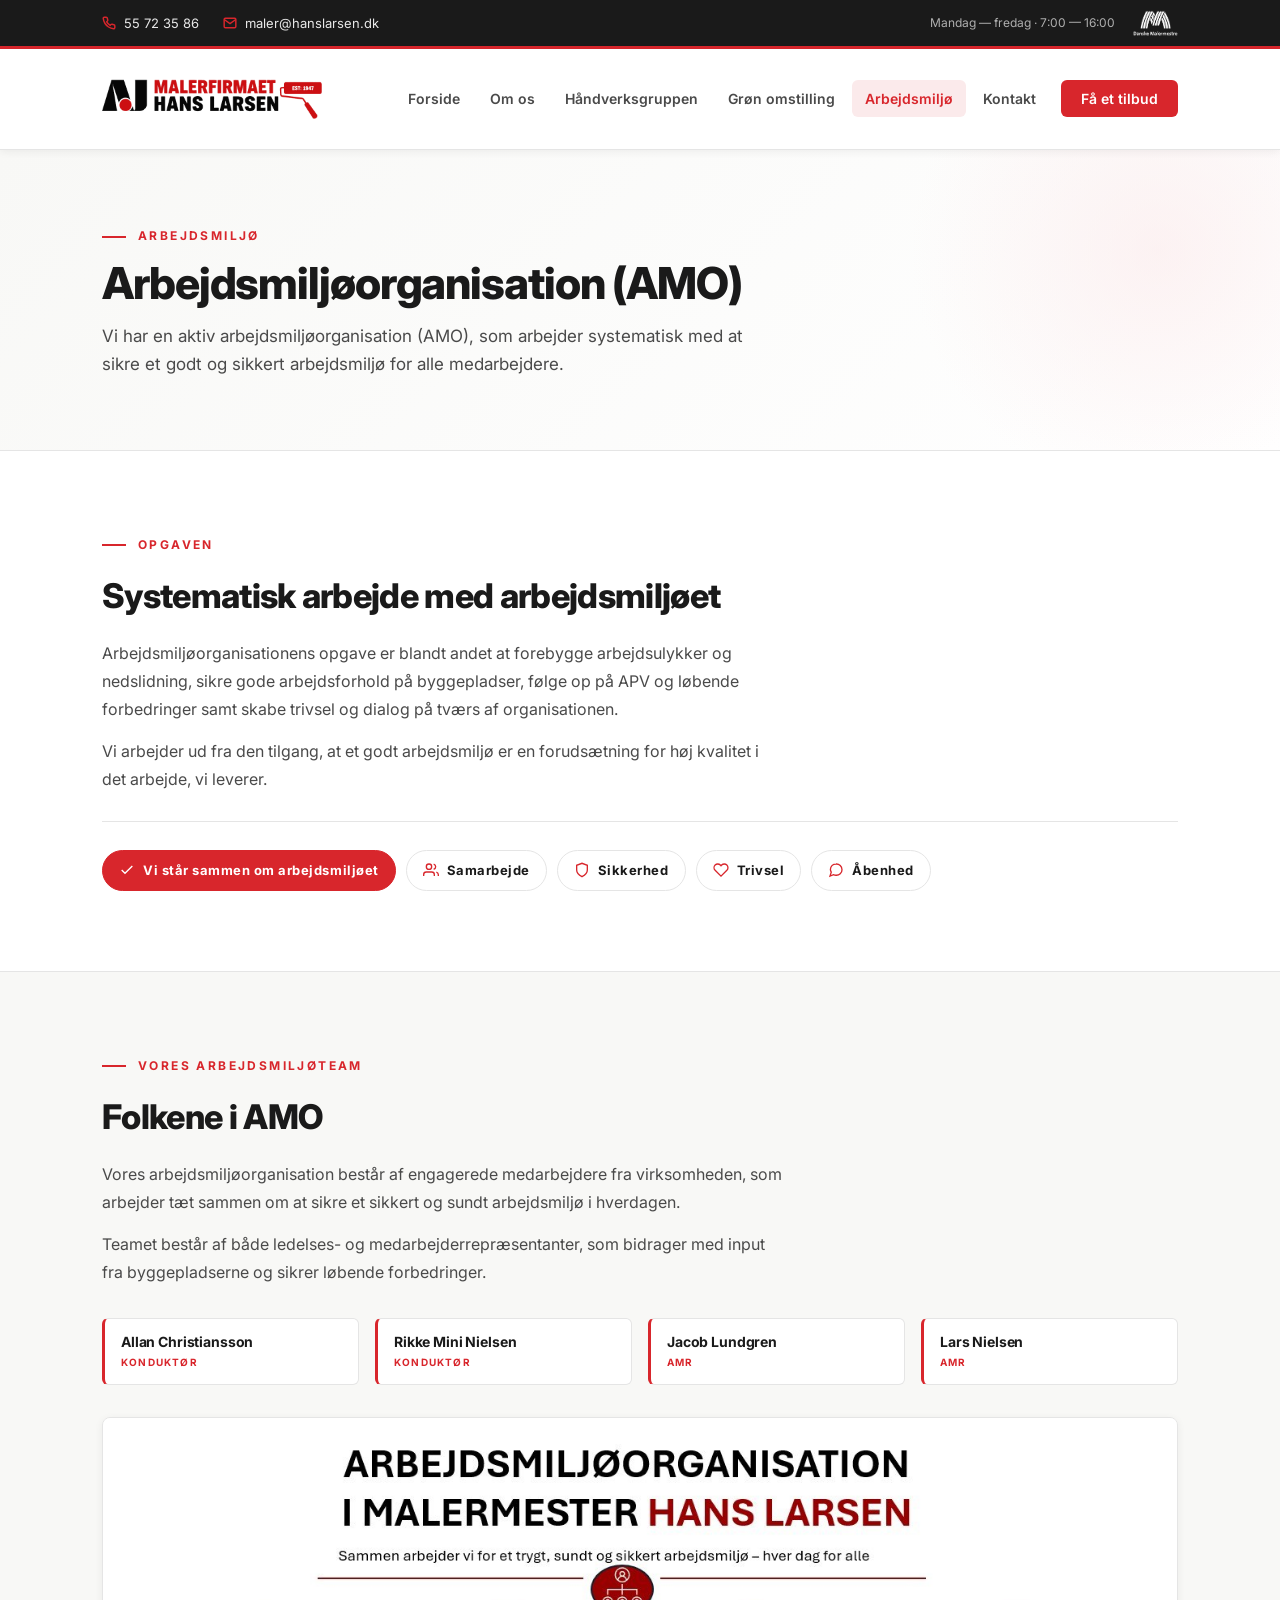
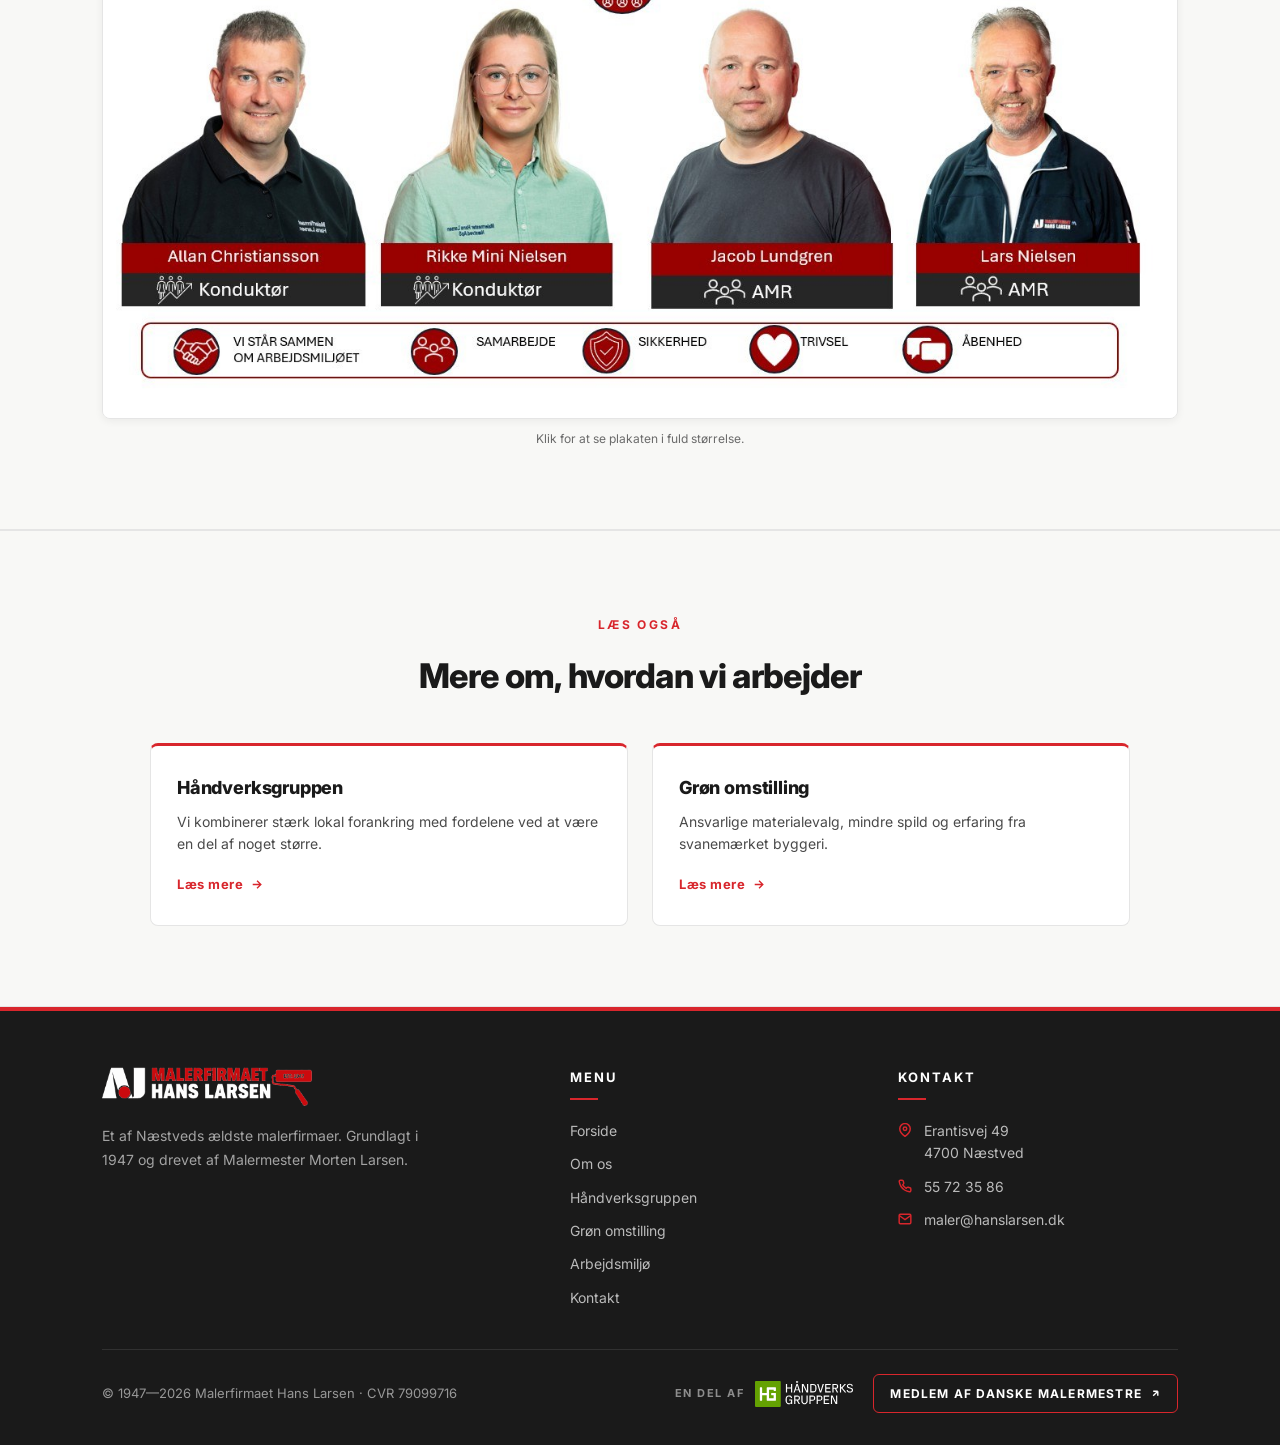
==== arbejdsmiljoe.html @ dc0a7a80 "Del Haandverksgruppen og Arbejdsmiljoe ud paa egne undersider Kunden skrev de fire blokke adskilt af" ====
<!DOCTYPE html>
<html lang="da">
<head>
<meta charset="UTF-8">
<meta name="viewport" content="width=device-width, initial-scale=1.0">

<!-- Primary Meta Tags -->
<title>Arbejdsmiljø (AMO) — Malermester Hans Larsen ApS | Næstved</title>
<meta name="title" content="Arbejdsmiljø (AMO) — Malermester Hans Larsen ApS | Næstved">
<meta name="description" content="Vi har en aktiv arbejdsmiljøorganisation (AMO), som arbejder systematisk med at forebygge arbejdsulykker og nedslidning, sikre gode arbejdsforhold på byggepladser og skabe trivsel på tværs af organisationen.">
<meta name="keywords" content="arbejdsmiljø malerfirma, AMO malerfirma, arbejdsmiljøorganisation næstved, APV malerfirma, sikkerhed byggeplads maler">
<meta name="author" content="Malerfirmaet Hans Larsen">
<meta name="robots" content="index, follow">
<link rel="canonical" href="https://www.hanslarsen.dk/arbejdsmiljoe/">

<!-- Open Graph / Facebook -->
<meta property="og:type" content="website">
<meta property="og:url" content="https://www.hanslarsen.dk/arbejdsmiljoe/">
<meta property="og:title" content="Arbejdsmiljøorganisation (AMO) — Malermester Hans Larsen ApS">
<meta property="og:description" content="Et godt arbejdsmiljø er en forudsætning for høj kvalitet i det arbejde, vi leverer.">
<meta property="og:image" content="https://www.hanslarsen.dk/images/hold.jpg">
<meta property="og:image:width" content="1260">
<meta property="og:image:height" content="900">
<meta property="og:image:alt" content="Hele holdet fra Malerfirmaet Hans Larsen foran firmaets biler i Næstved">
<meta property="og:locale" content="da_DK">
<meta property="og:site_name" content="Malerfirmaet Hans Larsen">

<!-- Twitter -->
<meta name="twitter:card" content="summary_large_image">
<meta name="twitter:title" content="Arbejdsmiljøorganisation (AMO) — Malermester Hans Larsen ApS">
<meta name="twitter:description" content="Et godt arbejdsmiljø er en forudsætning for høj kvalitet i det arbejde, vi leverer.">
<meta name="twitter:image" content="https://www.hanslarsen.dk/images/hold.jpg">

<!-- Favicon -->
<link rel="icon" type="image/png" href="hanslarsenlogo.png">
<link rel="apple-touch-icon" href="hanslarsenlogo.png">

<!-- Fonts -->
<link rel="preconnect" href="https://fonts.googleapis.com">
<link rel="preconnect" href="https://fonts.gstatic.com" crossorigin>
<link href="https://fonts.googleapis.com/css2?family=Inter:wght@400;500;600;700;800&display=swap" rel="stylesheet">

<meta name="theme-color" content="#D8262C">

<!-- Stylesheet -->
<link rel="stylesheet" href="styles.css">

<!-- The reveal animations need JS. Without it the page must still be readable. -->
<noscript><style>.reveal,.reveal-left,.reveal-right,.reveal-stagger > *{opacity:1 !important;transform:none !important;}</style></noscript>
<script type="application/ld+json">
{
  "@context": "https://schema.org",
  "@type": "WebPage",
  "name": "Arbejdsmiljøorganisation (AMO) — Malermester Hans Larsen ApS",
  "description": "Malermester Hans Larsen ApS har en aktiv arbejdsmiljøorganisation, som arbejder systematisk med at sikre et godt og sikkert arbejdsmiljø for alle medarbejdere.",
  "url": "https://www.hanslarsen.dk/arbejdsmiljoe/",
  "about": {
    "@type": "LocalBusiness",
    "name": "Malerfirmaet Hans Larsen",
    "url": "https://www.hanslarsen.dk/"
  }
}
</script>
</head>
<body>

<a href="#main" class="skip-link">Spring til indhold</a>

<!-- TOPBAR -->
<div class="topbar">
  <div class="container topbar-inner">
    <div class="topbar-info">
      <a href="tel:+4555723586" aria-label="Ring til os">
        <svg width="14" height="14" viewBox="0 0 24 24" fill="none" stroke="currentColor" stroke-width="2.5" aria-hidden="true"><path d="M22 16.92v3a2 2 0 01-2.18 2 19.79 19.79 0 01-8.63-3.07 19.5 19.5 0 01-6-6 19.79 19.79 0 01-3.07-8.67A2 2 0 014.11 2h3a2 2 0 012 1.72 12.84 12.84 0 00.7 2.81 2 2 0 01-.45 2.11L8.09 9.91a16 16 0 006 6l1.27-1.27a2 2 0 012.11-.45 12.84 12.84 0 002.81.7A2 2 0 0122 16.92z"/></svg>
        55 72 35 86
      </a>
      <a href="mailto:maler@hanslarsen.dk" aria-label="Send os en e-mail">
        <svg width="14" height="14" viewBox="0 0 24 24" fill="none" stroke="currentColor" stroke-width="2.5" aria-hidden="true"><path d="M4 4h16c1.1 0 2 .9 2 2v12c0 1.1-.9 2-2 2H4c-1.1 0-2-.9-2-2V6c0-1.1.9-2 2-2z"/><polyline points="22,6 12,13 2,6"/></svg>
        maler@hanslarsen.dk
      </a>
    </div>
    <div class="topbar-extras">
      <span class="topbar-meta">Mandag — fredag · 7:00 — 16:00</span>
      <a href="https://malermestre.dk/" target="_blank" rel="noopener" class="topbar-malermestre" title="Medlem af Danske Malermestre">
        <img src="images/malermestre.png" alt="Danske Malermestre" width="113" height="65" />
      </a>
    </div>
  </div>
</div>

<!-- NAV -->
<nav role="navigation" aria-label="Hovednavigation">
  <div class="container nav-inner">
    <a href="index.html" class="logo" aria-label="Forside">
      <div class="logo-mark">
        <img src="hanslarsenlogo.png" alt="Malerfirmaet Hans Larsen" width="660" height="122" />
      </div>
    </a>
    <button class="menu-toggle" id="menuToggle" aria-label="Åbn menu" aria-expanded="false" aria-controls="navMenu">
      <svg class="icon-open" width="24" height="24" viewBox="0 0 24 24" fill="none" stroke="currentColor" stroke-width="2.5" aria-hidden="true"><path d="M4 6h16M4 12h16M4 18h16"/></svg>
      <svg class="icon-close" width="24" height="24" viewBox="0 0 24 24" fill="none" stroke="currentColor" stroke-width="2.5" aria-hidden="true"><path d="M6 6l12 12M6 18L18 6"/></svg>
    </button>
    <ul class="nav-menu" id="navMenu">
      <li><a href="index.html">Forside</a></li>
      <li><a href="om-os.html">Om os</a></li>
      <li><a href="haandverksgruppen.html">Håndverksgruppen</a></li>
      <li><a href="groen-omstilling.html">Grøn omstilling</a></li>
      <li><a href="arbejdsmiljoe.html" class="active" aria-current="page">Arbejdsmiljø</a></li>
      <li><a href="kontakt.html">Kontakt</a></li>
      <li><a href="kontakt.html" class="nav-cta">Få et tilbud</a></li>
    </ul>
  </div>
</nav>

<main id="main">

<section class="page-header">
  <div class="container">
    <span class="page-tag">Arbejdsmiljø</span>
    <h1>Arbejdsmiljøorganisation (AMO)</h1>
    <p>Vi har en aktiv arbejdsmiljøorganisation (AMO), som arbejder systematisk med at sikre et godt og sikkert arbejdsmiljø for alle medarbejdere.</p>
  </div>
</section>

<!-- OPGAVEN -->
<section aria-labelledby="amo-opgave-title">
  <div class="container">
    <div class="section-head reveal" style="margin-bottom: 24px;">
      <span class="section-tag">Opgaven</span>
      <h2 id="amo-opgave-title" class="section-title" style="margin-top: 8px;">Systematisk arbejde med arbejdsmiljøet</h2>
    </div>
    <div class="amo-intro reveal">
      <p>Arbejdsmiljøorganisationens opgave er blandt andet at forebygge arbejdsulykker og nedslidning, sikre gode arbejdsforhold på byggepladser, følge op på APV og løbende forbedringer samt skabe trivsel og dialog på tværs af organisationen.</p>
      <p>Vi arbejder ud fra den tilgang, at et godt arbejdsmiljø er en forudsætning for høj kvalitet i det arbejde, vi leverer.</p>
    </div>
    <div class="amo-values reveal">
      <span class="lead"><svg width="16" height="16" viewBox="0 0 24 24" fill="none" stroke="currentColor" stroke-width="2" aria-hidden="true"><path d="M20 6L9 17l-5-5"/></svg>Vi står sammen om arbejdsmiljøet</span>
      <span><svg width="16" height="16" viewBox="0 0 24 24" fill="none" stroke="currentColor" stroke-width="2" aria-hidden="true"><path d="M17 21v-2a4 4 0 00-4-4H5a4 4 0 00-4 4v2"/><circle cx="9" cy="7" r="4"/><path d="M23 21v-2a4 4 0 00-3-3.87M16 3.13a4 4 0 010 7.75"/></svg>Samarbejde</span>
      <span><svg width="16" height="16" viewBox="0 0 24 24" fill="none" stroke="currentColor" stroke-width="2" aria-hidden="true"><path d="M12 22s8-4 8-10V5l-8-3-8 3v7c0 6 8 10 8 10z"/></svg>Sikkerhed</span>
      <span><svg width="16" height="16" viewBox="0 0 24 24" fill="none" stroke="currentColor" stroke-width="2" aria-hidden="true"><path d="M20.8 4.6a5.5 5.5 0 00-7.8 0L12 5.7l-1-1.1a5.5 5.5 0 00-7.8 7.8l8.8 8.8 8.8-8.8a5.5 5.5 0 000-7.8z"/></svg>Trivsel</span>
      <span><svg width="16" height="16" viewBox="0 0 24 24" fill="none" stroke="currentColor" stroke-width="2" aria-hidden="true"><path d="M21 11.5a8.4 8.4 0 01-9 8.4 8.5 8.5 0 01-3.8-.9L3 21l1.9-5.7A8.4 8.4 0 013.6 11 8.5 8.5 0 0112 3a8.4 8.4 0 019 8.5z"/></svg>Åbenhed</span>
    </div>
  </div>
</section>

<!-- TEAMET -->
<section class="alt" aria-labelledby="amo-team-title">
  <div class="container">
    <div class="section-head reveal" style="margin-bottom: 24px;">
      <span class="section-tag">Vores arbejdsmiljøteam</span>
      <h2 id="amo-team-title" class="section-title" style="margin-top: 8px;">Folkene i AMO</h2>
    </div>
    <div class="amo-intro reveal">
      <p>Vores arbejdsmiljøorganisation består af engagerede medarbejdere fra virksomheden, som arbejder tæt sammen om at sikre et sikkert og sundt arbejdsmiljø i hverdagen.</p>
      <p>Teamet består af både ledelses- og medarbejderrepræsentanter, som bidrager med input fra byggepladserne og sikrer løbende forbedringer.</p>
    </div>
    <div class="amo-roster reveal-stagger">
      <div class="amo-person">
        <div class="navn">Allan Christiansson</div>
        <div class="rolle">Konduktør</div>
      </div>
      <div class="amo-person">
        <div class="navn">Rikke Mini Nielsen</div>
        <div class="rolle">Konduktør</div>
      </div>
      <div class="amo-person">
        <div class="navn">Jacob Lundgren</div>
        <div class="rolle">AMR</div>
      </div>
      <div class="amo-person">
        <div class="navn">Lars Nielsen</div>
        <div class="rolle">AMR</div>
      </div>
    </div>
    <figure class="amo-figure reveal">
      <a href="images/amo-plakat.jpg" target="_blank" rel="noopener" aria-label="Åbn plakaten over arbejdsmiljøorganisationen i fuld størrelse">
        <img src="images/amo-plakat.jpg" alt="Plakat over arbejdsmiljøorganisationen i Malermester Hans Larsen med Allan Christiansson, Rikke Mini Nielsen, Jacob Lundgren og Lars Nielsen" loading="lazy" width="1326" height="741">
      </a>
      <figcaption>Klik for at se plakaten i fuld størrelse.</figcaption>
    </figure>
  </div>
</section>

<!-- UNDERSIDER -->
<section class="alt" aria-labelledby="undersider-title">
  <div class="container">
    <div class="section-head center reveal">
      <span class="section-tag">Læs også</span>
      <h2 id="undersider-title" class="section-title" style="margin-top: 8px;">Mere om, hvordan vi arbejder</h2>
    </div>
    <div class="undersider-grid reveal-stagger">
      <a class="undersider-kort" href="haandverksgruppen.html">
        <h3>Håndverksgruppen</h3>
        <p>Vi kombinerer stærk lokal forankring med fordelene ved at være en del af noget større.</p>
        <span class="undersider-link">Læs mere <svg width="13" height="13" viewBox="0 0 24 24" fill="none" stroke="currentColor" stroke-width="2.5" aria-hidden="true"><path d="M5 12h14M13 5l7 7-7 7"/></svg></span>
      </a>
      <a class="undersider-kort" href="groen-omstilling.html">
        <h3>Grøn omstilling</h3>
        <p>Ansvarlige materialevalg, mindre spild og erfaring fra svanemærket byggeri.</p>
        <span class="undersider-link">Læs mere <svg width="13" height="13" viewBox="0 0 24 24" fill="none" stroke="currentColor" stroke-width="2.5" aria-hidden="true"><path d="M5 12h14M13 5l7 7-7 7"/></svg></span>
      </a>
    </div>
  </div>
</section>

</main>

<!-- FOOTER -->
<footer role="contentinfo">
  <div class="container">
    <div class="footer-grid">
      <div class="footer-brand">
        <div class="footer-logo">
          <img src="images/logo-hvid.png" alt="Malerfirmaet Hans Larsen" width="660" height="122" loading="lazy" />
        </div>
        <p>Et af Næstveds ældste malerfirmaer. Grundlagt i 1947 og drevet af Malermester Morten Larsen.</p>
      </div>
      <div class="footer-col">
        <h2>Menu</h2>
        <ul class="footer-list">
          <li><a href="index.html">Forside</a></li>
          <li><a href="om-os.html">Om os</a></li>
          <li><a href="haandverksgruppen.html">Håndverksgruppen</a></li>
          <li><a href="groen-omstilling.html">Grøn omstilling</a></li>
          <li><a href="arbejdsmiljoe.html">Arbejdsmiljø</a></li>
          <li><a href="kontakt.html">Kontakt</a></li>
        </ul>
      </div>
      <div class="footer-col">
        <h2>Kontakt</h2>
        <ul class="footer-list">
          <li class="icon-row">
            <svg width="14" height="14" viewBox="0 0 24 24" fill="none" stroke="currentColor" stroke-width="2.5" aria-hidden="true"><path d="M21 10c0 7-9 13-9 13s-9-6-9-13a9 9 0 0118 0z"/><circle cx="12" cy="10" r="3"/></svg>
            <span>Erantisvej 49<br>4700 Næstved</span>
          </li>
          <li class="icon-row">
            <svg width="14" height="14" viewBox="0 0 24 24" fill="none" stroke="currentColor" stroke-width="2.5" aria-hidden="true"><path d="M22 16.92v3a2 2 0 01-2.18 2 19.79 19.79 0 01-8.63-3.07 19.5 19.5 0 01-6-6 19.79 19.79 0 01-3.07-8.67A2 2 0 014.11 2h3a2 2 0 012 1.72 12.84 12.84 0 00.7 2.81 2 2 0 01-.45 2.11L8.09 9.91a16 16 0 006 6l1.27-1.27a2 2 0 012.11-.45 12.84 12.84 0 002.81.7A2 2 0 0122 16.92z"/></svg>
            <a href="tel:+4555723586">55 72 35 86</a>
          </li>
          <li class="icon-row">
            <svg width="14" height="14" viewBox="0 0 24 24" fill="none" stroke="currentColor" stroke-width="2.5" aria-hidden="true"><path d="M4 4h16c1.1 0 2 .9 2 2v12c0 1.1-.9 2-2 2H4c-1.1 0-2-.9-2-2V6c0-1.1.9-2 2-2z"/><polyline points="22,6 12,13 2,6"/></svg>
            <a href="mailto:maler@hanslarsen.dk">maler@hanslarsen.dk</a>
          </li>
        </ul>
      </div>
    </div>
    <div class="footer-bottom">
      <div class="footer-meta">© 1947—2026 Malerfirmaet Hans Larsen · CVR 79099716</div>
      <div class="footer-badges">
        <a href="https://www.handverksgruppen.com/da" target="_blank" rel="noopener" class="footer-hg" title="Vi er en del af Håndverksgruppen">
          <span>En del af</span>
          <img src="images/handverksgruppen-hvid.svg" alt="Håndverksgruppen" width="943" height="248" loading="lazy" />
        </a>
        <a href="https://malermestre.dk/" target="_blank" rel="noopener" class="footer-link">
          Medlem af Danske Malermestre
          <svg width="11" height="11" viewBox="0 0 24 24" fill="none" stroke="currentColor" stroke-width="3" aria-hidden="true"><path d="M7 17L17 7M17 7H7M17 7V17"/></svg>
        </a>
      </div>
    </div>
  </div>
</footer>

<script src="script.js"></script>
</body>
</html>
---- styles.css ----
/* ============================================
   MALERFIRMAET HANS LARSEN — STYLES
   ============================================ */

:root {
  --red: #D8262C;
  --red-dark: #B01D22;
  --red-soft: #FBEAEB;
  --black: #1A1A1A;
  --gray-900: #2A2A2A;
  --gray-700: #4A4A4A;
  --gray-600: #6B6B6B;
  --gray-400: #A0A0A0;
  --gray-200: #E5E5E5;
  --gray-100: #F2F2F0;
  --gray-50: #F8F8F6;
  --white: #FFFFFF;
  --shadow-sm: 0 2px 8px rgba(0,0,0,0.06);
  --shadow: 0 8px 32px rgba(0,0,0,0.08);
  --shadow-lg: 0 16px 48px rgba(0,0,0,0.12);
  --container-max: 1140px;
  --transition: cubic-bezier(0.4, 0, 0.2, 1);
}

* { box-sizing: border-box; margin: 0; padding: 0; }
html { scroll-behavior: smooth; -webkit-text-size-adjust: 100%; }

body {
  font-family: 'Inter', -apple-system, BlinkMacSystemFont, sans-serif;
  color: var(--black);
  line-height: 1.6;
  -webkit-font-smoothing: antialiased;
  -moz-osx-font-smoothing: grayscale;
  background: white;
  font-size: 16px;
  display: flex;
  flex-direction: column;
  min-height: 100vh;
  overflow-x: hidden;
}

main { flex: 1; }

.container {
  max-width: var(--container-max);
  margin: 0 auto;
  padding: 0 32px;
  width: 100%;
}

a { color: inherit; text-decoration: none; transition: color 0.2s var(--transition); }
button, input, select, textarea { font-family: inherit; }
button { cursor: pointer; border: none; background: none; }
img { max-width: 100%; height: auto; display: block; }

/* Skip link for accessibility */
.skip-link {
  position: absolute;
  top: -40px;
  left: 0;
  background: var(--red);
  color: white;
  padding: 8px 16px;
  z-index: 200;
  font-weight: 600;
  font-size: 14px;
}
.skip-link:focus { top: 0; }

/* ============ TOPBAR ============ */
.topbar {
  background: var(--black);
  color: white;
  padding: 10px 0;
  font-size: 13px;
  border-bottom: 3px solid var(--red);
}
.topbar-inner {
  display: flex;
  justify-content: space-between;
  align-items: center;
  flex-wrap: wrap;
  gap: 16px;
}
.topbar-info { display: flex; gap: 24px; flex-wrap: wrap; }
.topbar-info a {
  display: inline-flex;
  align-items: center;
  gap: 8px;
  color: rgba(255,255,255,0.9);
}
.topbar-info a:hover { color: var(--red); }
.topbar-info svg { color: var(--red); flex-shrink: 0; }
.topbar-extras { display: flex; align-items: center; gap: 18px; }
.topbar-meta { color: rgba(255,255,255,0.65); font-size: 12px; }
.topbar-malermestre {
  display: flex;
  align-items: center;
  height: 26px;
  transition: opacity 0.2s var(--transition);
}
.topbar-malermestre:hover { opacity: 0.8; }
.topbar-malermestre img {
  height: 100%;
  width: auto;
  display: block;
  filter: brightness(0) invert(1);
}

/* ============ NAV ============ */
nav {
  background: rgba(255,255,255,0.95);
  backdrop-filter: blur(10px);
  -webkit-backdrop-filter: blur(10px);
  padding: 18px 0;
  position: sticky;
  top: 0;
  z-index: 100;
  box-shadow: var(--shadow-sm);
  border-bottom: 1px solid var(--gray-200);
  transition: padding 0.25s var(--transition);
}
nav.scrolled { padding: 12px 0; }

.nav-inner {
  display: flex;
  align-items: center;
  justify-content: space-between;
  gap: 24px;
}
.logo {
  display: flex;
  align-items: center;
  flex-shrink: 0;
  transition: transform 0.25s var(--transition);
}
.logo:hover { transform: translateY(-1px); }
.logo-mark {
  width: 220px;
  height: 64px;
  flex-shrink: 0;
  display: flex;
  align-items: center;
}
.logo-mark img {
  width: 100%;
  height: 100%;
  object-fit: contain;
  object-position: left center;
}

.nav-menu {
  display: flex;
  gap: 4px;
  list-style: none;
  margin-left: auto;
  align-items: center;
}
.nav-menu a {
  padding: 10px 13px;
  font-weight: 600;
  font-size: 14px;
  white-space: nowrap;
  color: var(--gray-700);
  border-radius: 6px;
  position: relative;
  transition: all 0.2s var(--transition);
}
.nav-menu a:hover { color: var(--red); background: var(--red-soft); }
.nav-menu a.active {
  color: var(--red);
  background: var(--red-soft);
}
.nav-menu .nav-cta {
  background: var(--red) !important;
  color: white !important;
  padding: 10px 20px !important;
  margin-left: 8px;
}
.nav-menu .nav-cta:hover {
  background: var(--red-dark) !important;
  transform: translateY(-1px);
  box-shadow: 0 6px 16px rgba(216,38,44,0.25);
}

.menu-toggle {
  display: none;
  color: var(--black);
  padding: 10px;
  border-radius: 6px;
  transition: background 0.2s var(--transition);
}
.menu-toggle:hover { background: var(--gray-100); }
.menu-toggle .icon-close { display: none; }
.menu-toggle.active .icon-open { display: none; }
.menu-toggle.active .icon-close { display: block; }

/* Six menu items no longer fit beside the logo on a small laptop, so the
   menu collapses into the toggle a good deal earlier than the rest of the
   mobile layout does. */
@media (max-width: 1040px) {
  .nav-menu {
    display: none;
    position: absolute;
    top: 100%;
    left: 0;
    right: 0;
    flex-direction: column;
    gap: 4px;
    background: white;
    box-shadow: var(--shadow);
    padding: 12px;
    border-top: 1px solid var(--gray-200);
    align-items: stretch;
  }
  .nav-menu.open { display: flex; animation: slideDown 0.3s var(--transition); }
  .nav-menu li { width: 100%; }
  .nav-menu a {
    display: block;
    padding: 14px 18px;
    border-radius: 6px;
    text-align: left;
  }
  .nav-menu .nav-cta {
    margin-left: 0 !important;
    margin-top: 4px;
    text-align: center !important;
  }
  .menu-toggle { display: flex; align-items: center; justify-content: center; }
}

/* ============ PAGE HEADER ============ */
.page-header {
  background: linear-gradient(135deg, var(--gray-50) 0%, var(--white) 100%);
  padding: 72px 0;
  border-bottom: 1px solid var(--gray-200);
  position: relative;
  overflow: hidden;
}
.page-header::before {
  content: '';
  position: absolute;
  top: -50%;
  right: -10%;
  width: 500px;
  height: 500px;
  background: radial-gradient(circle, var(--red-soft) 0%, transparent 70%);
  opacity: 0.6;
  z-index: 0;
}
.page-header .container { position: relative; z-index: 1; }
.page-header h1,
.page-header h2 {
  font-size: clamp(32px, 4.2vw, 44px);
  font-weight: 800;
  letter-spacing: -0.025em;
  line-height: 1.1;
  color: var(--black);
  /* "Arbejdsmiljøorganisation" is one word and wider than a phone screen. */
  overflow-wrap: break-word;
  hyphens: auto;
}
.page-header p {
  margin-top: 14px;
  color: var(--gray-700);
  font-size: 17px;
  line-height: 1.65;
  max-width: 60ch;
}

.page-tag {
  display: inline-block;
  font-size: 12px;
  font-weight: 700;
  letter-spacing: 0.2em;
  text-transform: uppercase;
  color: var(--red);
  margin-bottom: 14px;
  position: relative;
  padding-left: 36px;
}
.page-tag::before {
  content: '';
  position: absolute;
  left: 0;
  top: 50%;
  width: 24px;
  height: 2px;
  background: var(--red);
}

/* ============ SECTIONS ============ */
section { padding: 80px 0; }
section.compact { padding: 56px 0; }
section.alt { background: var(--gray-50); border-top: 1px solid var(--gray-200); border-bottom: 1px solid var(--gray-200); }

.section-head { margin-bottom: 48px; }
.section-head.center { text-align: center; max-width: 680px; margin-left: auto; margin-right: auto; }
.section-tag {
  display: inline-block;
  font-size: 12px;
  font-weight: 700;
  letter-spacing: 0.2em;
  text-transform: uppercase;
  color: var(--red);
  margin-bottom: 14px;
  position: relative;
  padding-left: 36px;
}
.section-tag::before {
  content: '';
  position: absolute;
  left: 0;
  top: 50%;
  width: 24px;
  height: 2px;
  background: var(--red);
}
.section-head.center .section-tag { padding-left: 0; }
.section-head.center .section-tag::before { display: none; }
.section-title {
  font-size: clamp(26px, 3.4vw, 34px);
  font-weight: 800;
  letter-spacing: -0.02em;
  line-height: 1.15;
}
.section-head p {
  margin-top: 14px;
  color: var(--gray-700);
  font-size: 16px;
  line-height: 1.7;
}

/* ============ BUTTONS ============ */
.btn {
  display: inline-flex;
  align-items: center;
  gap: 10px;
  background: var(--red);
  color: white;
  padding: 14px 26px;
  border-radius: 6px;
  font-weight: 700;
  font-size: 14px;
  letter-spacing: 0.02em;
  transition: all 0.25s var(--transition);
  cursor: pointer;
  white-space: nowrap;
}
.btn:hover {
  background: var(--red-dark);
  transform: translateY(-2px);
  box-shadow: 0 12px 24px rgba(216,38,44,0.3);
}
.btn:active { transform: translateY(0); }
.btn-outline {
  background: transparent;
  border: 2px solid white;
  color: white;
}
.btn-outline:hover { background: white; color: var(--black); box-shadow: 0 12px 24px rgba(255,255,255,0.2); }
.btn-ghost {
  background: transparent;
  color: var(--red);
  border: 2px solid var(--red);
}
.btn-ghost:hover { background: var(--red); color: white; }
.btn svg { transition: transform 0.25s var(--transition); }
.btn:hover svg { transform: translateX(3px); }

/* ============ FOOTER ============ */
footer {
  background: var(--black);
  color: rgba(255,255,255,0.7);
  padding: 56px 0 32px;
  margin-top: auto;
  border-top: 4px solid var(--red);
}
.footer-grid {
  display: grid;
  grid-template-columns: 1.5fr 1fr 1fr;
  gap: 48px;
  margin-bottom: 40px;
}
.footer-brand .footer-brand-name {
  font-size: 18px;
  font-weight: 800;
  color: white;
  letter-spacing: -0.01em;
  margin-bottom: 4px;
}
.footer-brand .footer-brand-tagline {
  font-size: 12px;
  font-weight: 600;
  color: var(--red);
  letter-spacing: 0.12em;
  text-transform: uppercase;
  margin-bottom: 16px;
}
.footer-brand p {
  font-size: 14px;
  line-height: 1.7;
  max-width: 38ch;
  color: rgba(255,255,255,0.6);
}
.footer-col h2 {
  color: white;
  font-size: 13px;
  font-weight: 700;
  letter-spacing: 0.15em;
  text-transform: uppercase;
  margin-bottom: 20px;
  position: relative;
  padding-bottom: 12px;
}
.footer-col h2::after {
  content: '';
  position: absolute;
  bottom: 0;
  left: 0;
  width: 28px;
  height: 2px;
  background: var(--red);
}
.footer-list {
  list-style: none;
  display: flex;
  flex-direction: column;
  gap: 11px;
  font-size: 14px;
}
.footer-list a {
  color: rgba(255,255,255,0.7);
  transition: color 0.2s var(--transition);
}
.footer-list a:hover { color: var(--red); }
.footer-list .icon-row {
  display: flex;
  gap: 12px;
  align-items: flex-start;
}
.footer-list .icon-row svg {
  color: var(--red);
  flex-shrink: 0;
  margin-top: 3px;
}
.footer-bottom {
  border-top: 1px solid rgba(255,255,255,0.1);
  padding-top: 24px;
  display: flex;
  justify-content: space-between;
  align-items: center;
  flex-wrap: wrap;
  gap: 16px;
  font-size: 13px;
}
.footer-meta { color: rgba(255,255,255,0.55); }
.footer-link {
  display: inline-flex;
  align-items: center;
  gap: 8px;
  color: white !important;
  font-weight: 700;
  text-transform: uppercase;
  letter-spacing: 0.1em;
  font-size: 12px;
  padding: 9px 16px;
  border: 1px solid var(--red);
  border-radius: 6px;
  transition: background 0.2s var(--transition);
}
.footer-link:hover { background: var(--red); color: white !important; }

/* ============ TEAM ============ */
.team-grid {
  display: grid;
  grid-template-columns: repeat(3, 1fr);
  gap: 24px;
}
.team-card {
  background: white;
  border: 1px solid var(--gray-200);
  border-radius: 8px;
  overflow: hidden;
  transition: all 0.3s var(--transition);
}
.team-card:hover {
  border-color: var(--red);
  transform: translateY(-4px);
  box-shadow: var(--shadow);
}
.team-photo {
  aspect-ratio: 1;
  background: var(--gray-100);
  background-size: cover;
  background-position: center top;
  border-bottom: 3px solid var(--red);
  position: relative;
  overflow: hidden;
}
.team-photo::after {
  content: '';
  position: absolute;
  inset: 0;
  background: linear-gradient(180deg, transparent 70%, rgba(0,0,0,0.05) 100%);
}
.team-info { padding: 22px; }
.team-info h3 {
  font-size: 17px;
  font-weight: 700;
  margin-bottom: 4px;
  letter-spacing: -0.01em;
}
.team-info .role {
  color: var(--red);
  font-size: 11px;
  font-weight: 700;
  letter-spacing: 0.12em;
  text-transform: uppercase;
  margin-bottom: 16px;
}
.team-contact-info {
  padding-top: 16px;
  border-top: 1px solid var(--gray-200);
  display: flex;
  flex-direction: column;
  gap: 8px;
  font-size: 13px;
}
.team-contact-info a {
  display: inline-flex;
  align-items: center;
  gap: 8px;
  color: var(--gray-700);
  padding: 4px 0;
  transition: color 0.2s var(--transition);
}
.team-contact-info a:hover { color: var(--red); }
.team-contact-info svg { color: var(--red); flex-shrink: 0; width: 13px; height: 13px; }

/* ============ CONTACT ============ */
.contact-grid {
  display: grid;
  grid-template-columns: 1fr 1.1fr;
  gap: 48px;
  align-items: start;
}
.contact-info-list {
  list-style: none;
  display: flex;
  flex-direction: column;
  gap: 14px;
  margin-top: 24px;
}
.contact-info-item {
  display: flex;
  gap: 16px;
  padding: 18px 20px;
  background: white;
  border: 1px solid var(--gray-200);
  border-radius: 6px;
  border-left: 4px solid var(--red);
  transition: all 0.25s var(--transition);
}
.contact-info-item:hover {
  border-color: var(--red);
  transform: translateX(4px);
  box-shadow: var(--shadow-sm);
}
.contact-info-icon {
  width: 42px;
  height: 42px;
  background: var(--red-soft);
  color: var(--red);
  border-radius: 6px;
  display: flex;
  align-items: center;
  justify-content: center;
  flex-shrink: 0;
}
.contact-info-text small {
  display: block;
  font-size: 11px;
  font-weight: 700;
  letter-spacing: 0.15em;
  text-transform: uppercase;
  color: var(--gray-600);
  margin-bottom: 4px;
}
.contact-info-text strong {
  display: block;
  font-size: 15px;
  font-weight: 700;
  color: var(--black);
}
.contact-info-text a { color: inherit; }
.contact-info-text a:hover { color: var(--red); }

/* ============ MAP ============ */
.map-wrap {
  height: 420px;
  border-radius: 8px;
  overflow: hidden;
  border: 1px solid var(--gray-200);
  box-shadow: var(--shadow-sm);
}
.map-wrap iframe {
  width: 100%;
  height: 100%;
  border: 0;
  display: block;
  filter: grayscale(20%);
  transition: filter 0.3s var(--transition);
}
.map-wrap:hover iframe { filter: grayscale(0%); }

/* ============ SCROLL ANIMATIONS ============ */
.reveal {
  opacity: 0;
  transform: translateY(28px);
  transition: opacity 0.8s var(--transition), transform 0.8s var(--transition);
}
.reveal.visible {
  opacity: 1;
  transform: translateY(0);
}
.reveal-left {
  opacity: 0;
  transform: translateX(-28px);
  transition: opacity 0.8s var(--transition), transform 0.8s var(--transition);
}
.reveal-left.visible {
  opacity: 1;
  transform: translateX(0);
}
.reveal-right {
  opacity: 0;
  transform: translateX(28px);
  transition: opacity 0.8s var(--transition), transform 0.8s var(--transition);
}
.reveal-right.visible {
  opacity: 1;
  transform: translateX(0);
}
.reveal-stagger > * {
  opacity: 0;
  transform: translateY(20px);
  transition: opacity 0.6s var(--transition), transform 0.6s var(--transition);
}
.reveal-stagger.visible > *:nth-child(1) { transition-delay: 0.05s; opacity: 1; transform: translateY(0); }
.reveal-stagger.visible > *:nth-child(2) { transition-delay: 0.13s; opacity: 1; transform: translateY(0); }
.reveal-stagger.visible > *:nth-child(3) { transition-delay: 0.21s; opacity: 1; transform: translateY(0); }
.reveal-stagger.visible > *:nth-child(4) { transition-delay: 0.29s; opacity: 1; transform: translateY(0); }
.reveal-stagger.visible > *:nth-child(5) { transition-delay: 0.37s; opacity: 1; transform: translateY(0); }
.reveal-stagger.visible > *:nth-child(6) { transition-delay: 0.45s; opacity: 1; transform: translateY(0); }
.reveal-stagger.visible > *:nth-child(7) { transition-delay: 0.53s; opacity: 1; transform: translateY(0); }
.reveal-stagger.visible > *:nth-child(8) { transition-delay: 0.61s; opacity: 1; transform: translateY(0); }
.reveal-stagger.visible > *:nth-child(9) { transition-delay: 0.69s; opacity: 1; transform: translateY(0); }
.reveal-stagger.visible > *:nth-child(10) { transition-delay: 0.77s; opacity: 1; transform: translateY(0); }
.reveal-stagger.visible > *:nth-child(11) { transition-delay: 0.85s; opacity: 1; transform: translateY(0); }
.reveal-stagger.visible > *:nth-child(12) { transition-delay: 0.93s; opacity: 1; transform: translateY(0); }

@keyframes fadeInUp {
  from { opacity: 0; transform: translateY(16px); }
  to { opacity: 1; transform: translateY(0); }
}

@media (prefers-reduced-motion: reduce) {
  *, *::before, *::after {
    animation-duration: 0.01ms !important;
    transition-duration: 0.01ms !important;
  }
}

/* ============ RESPONSIVE ============ */
@media (max-width: 960px) {
  .container { padding: 0 24px; }
  .footer-grid { grid-template-columns: 1fr 1fr; gap: 40px; }
  section { padding: 64px 0; }
  .team-grid { grid-template-columns: repeat(2, 1fr); }
  .contact-grid { grid-template-columns: 1fr; gap: 40px; }
}

@media (max-width: 760px) {
  .container { padding: 0 20px; }
  .topbar-info { gap: 14px; font-size: 12px; }
  .topbar-extras { gap: 12px; }
  .topbar-meta { display: none; }
  .topbar-malermestre { height: 22px; }
  
  .logo-mark { width: 170px; height: 50px; }
  
  .page-header { padding: 56px 0; }
  section { padding: 48px 0; }
  .section-head { margin-bottom: 36px; }
  .team-grid { grid-template-columns: 1fr; gap: 18px; }
  .map-wrap { height: 320px; }
  .footer-grid { grid-template-columns: 1fr; gap: 32px; }
  .footer-bottom { flex-direction: column; align-items: flex-start; }
}

@keyframes slideDown {
  from { opacity: 0; transform: translateY(-8px); }
  to { opacity: 1; transform: translateY(0); }
}

/* ============ FOOTER LOGO ============
   The dark footer needs the knockout variant — the standard mark is black
   type and would be invisible against #1A1A1A. */
.footer-logo {
  width: 210px;
  max-width: 100%;
  margin-bottom: 18px;
}
.footer-logo img {
  width: 100%;
  height: auto;
  display: block;
}

/* ============ TEAM: PHOTO PLACEHOLDER ============
   Used for colleagues whose photo has not been taken yet. Keeps the card
   the same height as the rest of the grid instead of collapsing it. */
.team-photo.placeholder {
  background-color: var(--gray-100);
  background-image:
    repeating-linear-gradient(135deg,
      rgba(216,38,44,0.05) 0 12px,
      transparent 12px 24px);
  display: flex;
  flex-direction: column;
  align-items: center;
  justify-content: center;
  gap: 10px;
}
.team-photo.placeholder .initials {
  font-size: 42px;
  font-weight: 800;
  letter-spacing: 0.02em;
  color: var(--red);
  line-height: 1;
}
.team-photo.placeholder .pending {
  font-size: 10px;
  font-weight: 700;
  letter-spacing: 0.18em;
  text-transform: uppercase;
  color: var(--gray-600);
  background: rgba(255,255,255,0.85);
  padding: 5px 10px;
  border-radius: 99px;
}
.team-photo.placeholder::after { display: none; }

/* ============ SPLIT SECTION (image + text) ============ */
.split {
  display: grid;
  grid-template-columns: 1fr 1.05fr;
  gap: 56px;
  align-items: center;
}
.split.reverse .split-media { order: 2; }
.split-media {
  border-radius: 8px;
  overflow: hidden;
  box-shadow: var(--shadow);
  position: relative;
  background: var(--gray-100);
}
.split-media img {
  width: 100%;
  height: 100%;
  object-fit: cover;
  display: block;
}
.split-media.portrait { aspect-ratio: 3 / 4; }
.split-media.wide { aspect-ratio: 16 / 10; }
.split-content p {
  color: var(--gray-700);
  font-size: 16px;
  line-height: 1.75;
  margin-bottom: 14px;
}

/* Floating badge reused on top of any .split-media */
.media-badge {
  position: absolute;
  bottom: 22px;
  left: 22px;
  background: var(--red);
  color: white;
  padding: 16px 20px;
  border-radius: 6px;
  text-align: center;
  box-shadow: var(--shadow-lg);
}
.media-badge .num { font-size: 30px; font-weight: 800; line-height: 1; letter-spacing: -0.03em; }
.media-badge .label { font-size: 10px; letter-spacing: 0.18em; text-transform: uppercase; font-weight: 700; margin-top: 4px; }
.media-badge.green { background: #2E7D5B; }

/* ============ GRØN OMSTILLING ============ */
.section.green-band,
section.green-band {
  background: linear-gradient(135deg, #F1F7F3 0%, var(--white) 100%);
  border-top: 1px solid #DCE9E1;
  border-bottom: 1px solid #DCE9E1;
}
.green-tag {
  display: inline-block;
  font-size: 12px;
  font-weight: 700;
  letter-spacing: 0.2em;
  text-transform: uppercase;
  color: #2E7D5B;
  margin-bottom: 14px;
  position: relative;
  padding-left: 36px;
}
.green-tag::before {
  content: '';
  position: absolute;
  left: 0;
  top: 50%;
  width: 24px;
  height: 2px;
  background: #2E7D5B;
}
.green-points {
  list-style: none;
  display: flex;
  flex-direction: column;
  gap: 12px;
  margin-top: 22px;
}
.green-points li {
  display: flex;
  gap: 12px;
  align-items: flex-start;
  font-size: 15px;
  color: var(--gray-700);
  line-height: 1.6;
}
.green-points svg {
  color: #2E7D5B;
  flex-shrink: 0;
  margin-top: 3px;
}
.green-quote {
  margin-top: 26px;
  padding: 18px 22px;
  border-left: 3px solid #2E7D5B;
  background: rgba(46,125,91,0.06);
  border-radius: 0 6px 6px 0;
  font-size: 15px;
  font-weight: 700;
  font-style: italic;
  color: #1F5A41;
  line-height: 1.5;
}

/* ============ ARBEJDSMILJØORGANISATION (AMO) ============ */
.amo-lead {
  max-width: 62ch;
  color: var(--gray-700);
  font-size: 16px;
  line-height: 1.75;
}
.amo-roster {
  display: grid;
  grid-template-columns: repeat(4, 1fr);
  gap: 16px;
  margin-top: 32px;
}
.amo-person {
  background: white;
  border: 1px solid var(--gray-200);
  border-left: 3px solid var(--red);
  border-radius: 6px;
  padding: 14px 16px;
  transition: all 0.25s var(--transition);
}
.amo-person:hover {
  border-color: var(--red);
  transform: translateY(-2px);
  box-shadow: var(--shadow-sm);
}
.amo-person .navn {
  font-size: 14px;
  font-weight: 700;
  letter-spacing: -0.01em;
  line-height: 1.3;
}
.amo-person .rolle {
  font-size: 10px;
  font-weight: 700;
  letter-spacing: 0.12em;
  text-transform: uppercase;
  color: var(--red);
  margin-top: 3px;
}
.amo-values {
  display: flex;
  flex-wrap: wrap;
  gap: 10px;
  margin-top: 28px;
  padding-top: 28px;
  border-top: 1px solid var(--gray-200);
}
.amo-values span {
  display: inline-flex;
  align-items: center;
  gap: 8px;
  background: white;
  border: 1px solid var(--gray-200);
  border-radius: 99px;
  padding: 9px 16px;
  font-size: 13px;
  font-weight: 700;
  letter-spacing: 0.04em;
}
.amo-values svg { color: var(--red); flex-shrink: 0; }
.amo-values span.lead {
  background: var(--red);
  border-color: var(--red);
  color: white;
}
.amo-values span.lead svg { color: white; }
.amo-figure { margin-top: 32px; }
.amo-figure a {
  display: block;
  border: 1px solid var(--gray-200);
  border-radius: 8px;
  overflow: hidden;
  box-shadow: var(--shadow-sm);
  transition: all 0.25s var(--transition);
}
.amo-figure a:hover { border-color: var(--red); box-shadow: var(--shadow); }
.amo-figure img { width: 100%; height: auto; display: block; }
.amo-figure figcaption {
  margin-top: 10px;
  font-size: 12px;
  color: var(--gray-600);
  text-align: center;
}

/* ============ NO-JS FALLBACK ============
   Without JS the IntersectionObserver never runs, so anything marked for
   reveal would stay at opacity:0. Show it all instead. */
.no-js .reveal,
.no-js .reveal-left,
.no-js .reveal-right,
.no-js .reveal-stagger > * {
  opacity: 1 !important;
  transform: none !important;
}

/* ============ RESPONSIVE (new components) ============ */
@media (max-width: 960px) {
  .split { grid-template-columns: 1fr; gap: 36px; }
  .split.reverse .split-media { order: 0; }
  .split-media { max-width: 520px; margin: 0 auto; width: 100%; }
  .split-media.portrait { aspect-ratio: 4 / 3; }
  .amo-roster { grid-template-columns: repeat(2, 1fr); }
}

@media (max-width: 620px) {
  .amo-roster { grid-template-columns: 1fr; }
  .amo-values span { font-size: 12px; padding: 8px 13px; }
  .media-badge { bottom: 14px; left: 14px; padding: 12px 16px; }
  .media-badge .num { font-size: 24px; }
}

/* ============ FULL-WIDTH PHOTO BAND ============
   The group shot has ~50 people in it; at half the container width nobody
   is recognisable, so it gets the full width. */
.photo-figure { margin: 0; }
.photo-band {
  position: relative;
  border-radius: 8px;
  overflow: hidden;
  box-shadow: var(--shadow);
  background: var(--gray-100);
}
.photo-band img {
  width: 100%;
  height: auto;
  aspect-ratio: 5 / 2;
  object-fit: cover;
  object-position: center 45%;
  display: block;
}
.photo-caption {
  margin-top: 12px;
  font-size: 13px;
  color: var(--gray-600);
  text-align: center;
}

/* Two-column prose under a full-width figure */
.prose-2col {
  columns: 2;
  column-gap: 48px;
  margin-top: 40px;
}
.prose-2col p {
  break-inside: avoid;
  color: var(--gray-700);
  font-size: 16px;
  line-height: 1.8;
  margin-bottom: 18px;
}

@media (max-width: 860px) {
  .prose-2col { columns: 1; column-gap: 0; margin-top: 32px; }
  .photo-band img { aspect-ratio: auto; }
}

/* ============ MOBILE POLISH ============ */
@media (max-width: 760px) {
  /* A horizontal slide-in on a narrow screen both reads badly and pushes
     the document 28px wider than the viewport before it settles. */
  .reveal-left, .reveal-right { transform: translateY(20px); }
  .reveal-left.visible, .reveal-right.visible { transform: translateY(0); }

  /* Footer menu links were 17px tall -- too small to hit reliably. */
  .footer-list { gap: 6px; }
  .footer-list li:not(.icon-row) a { display: block; padding: 7px 0; }
  .footer-list .icon-row { align-items: center; }
  .footer-list .icon-row svg { margin-top: 0; }
  .footer-list .icon-row a { padding: 5px 0; }
  .contact-info-text strong a { display: inline-block; padding: 4px 0; }
}

/* ============ DIREKTE KONTAKT (erstatter formularen) ============ */
.contact-cta {
  background: white;
  border: 1px solid var(--gray-200);
  border-top: 4px solid var(--red);
  border-radius: 8px;
  padding: 36px;
  box-shadow: var(--shadow-sm);
}
.contact-cta h2 {
  font-size: 22px;
  font-weight: 800;
  margin-bottom: 8px;
  letter-spacing: -0.01em;
}
.contact-cta > p {
  color: var(--gray-700);
  font-size: 14px;
  line-height: 1.65;
  margin-bottom: 24px;
}
.contact-cta-actions {
  display: flex;
  flex-direction: column;
  gap: 10px;
}
.btn-block {
  width: 100%;
  justify-content: center;
  padding: 16px 24px;
  font-size: 15px;
}
.contact-cta-points {
  list-style: none;
  display: flex;
  flex-direction: column;
  gap: 10px;
  margin-top: 26px;
  padding-top: 24px;
  border-top: 1px solid var(--gray-200);
}
.contact-cta-points li {
  display: flex;
  gap: 10px;
  align-items: flex-start;
  font-size: 14px;
  color: var(--gray-700);
  line-height: 1.5;
}
.contact-cta-points svg { color: var(--red); flex-shrink: 0; margin-top: 2px; }

/* ============ HÅNDVERKSGRUPPEN ============ */
:root { --hg-green: #64A202; --hg-green-dark: #4A7A01; }

section.hg-band {
  background: linear-gradient(135deg, var(--gray-50) 0%, var(--white) 100%);
  border-top: 1px solid var(--gray-200);
  border-bottom: 1px solid var(--gray-200);
}
.hg-tag {
  display: inline-block;
  font-size: 12px;
  font-weight: 700;
  letter-spacing: 0.2em;
  text-transform: uppercase;
  color: var(--hg-green-dark);
  margin-bottom: 14px;
  position: relative;
  padding-left: 36px;
}
.hg-tag::before {
  content: '';
  position: absolute;
  left: 0;
  top: 50%;
  width: 24px;
  height: 2px;
  background: var(--hg-green);
}
.hg-quote {
  margin-top: 26px;
  padding: 22px 26px;
  background: white;
  border: 1px solid var(--gray-200);
  border-left: 3px solid var(--hg-green);
  border-radius: 0 8px 8px 0;
}
.hg-quote p {
  font-size: 15px;
  font-style: italic;
  line-height: 1.65;
  color: var(--gray-900);
  margin-bottom: 10px;
}
.hg-quote cite {
  font-style: normal;
  font-size: 12px;
  font-weight: 700;
  letter-spacing: 0.12em;
  text-transform: uppercase;
  color: var(--gray-600);
}

/* Fact card beside the text */
.hg-card {
  background: white;
  border: 1px solid var(--gray-200);
  border-radius: 8px;
  padding: 32px;
  box-shadow: var(--shadow-sm);
}
.hg-card > img {
  height: 44px;
  width: auto;
  margin-bottom: 22px;
}
.hg-card-lead {
  font-size: 15px;
  font-weight: 700;
  line-height: 1.5;
  letter-spacing: -0.01em;
  margin-bottom: 24px;
}
.hg-facts {
  list-style: none;
  display: grid;
  grid-template-columns: repeat(2, 1fr);
  gap: 18px 16px;
  padding-top: 24px;
  border-top: 1px solid var(--gray-200);
}
.hg-facts strong {
  display: block;
  font-size: 26px;
  font-weight: 800;
  line-height: 1;
  letter-spacing: -0.02em;
  color: var(--hg-green-dark);
  margin-bottom: 5px;
}
.hg-facts span {
  font-size: 12px;
  font-weight: 600;
  letter-spacing: 0.05em;
  text-transform: uppercase;
  color: var(--gray-700);
  line-height: 1.35;
}
.hg-card-note {
  margin-top: 24px;
  padding-top: 20px;
  border-top: 1px solid var(--gray-200);
  font-size: 13px;
  line-height: 1.6;
  color: var(--gray-600);
}

/* Compact strip for the front page */
.hg-strip {
  display: grid;
  grid-template-columns: auto 1fr auto;
  gap: 32px;
  align-items: center;
  background: white;
  border: 1px solid var(--gray-200);
  border-left: 4px solid var(--hg-green);
  border-radius: 8px;
  padding: 26px 32px;
  box-shadow: var(--shadow-sm);
}
.hg-strip > img { height: 40px; width: auto; flex-shrink: 0; }
.hg-strip-text h2 {
  font-size: 17px;
  font-weight: 800;
  letter-spacing: -0.01em;
  margin-bottom: 5px;
}
.hg-strip-text p {
  font-size: 14px;
  line-height: 1.6;
  color: var(--gray-700);
  margin: 0;
}
.hg-strip .btn { flex-shrink: 0; }

/* Footer badge */
.footer-badges {
  display: flex;
  align-items: center;
  gap: 20px;
  flex-wrap: wrap;
}
.footer-hg {
  display: inline-flex;
  align-items: center;
  gap: 10px;
  transition: opacity 0.2s var(--transition);
}
.footer-hg:hover { opacity: 0.75; }
.footer-hg span {
  font-size: 11px;
  font-weight: 700;
  letter-spacing: 0.14em;
  text-transform: uppercase;
  color: rgba(255,255,255,0.5);
}
.footer-hg img { height: 26px; width: auto; }

@media (max-width: 960px) {
  .hg-strip { grid-template-columns: 1fr; gap: 20px; text-align: left; }
  .hg-strip .btn { justify-self: start; }
}

@media (max-width: 760px) {
  .contact-cta { padding: 26px 22px; }
  .hg-card { padding: 26px 22px; }
  .hg-facts { gap: 16px 12px; }
  .hg-facts strong { font-size: 22px; }
  .footer-badges { gap: 16px; }
}

/* Green ghost button, so the CTA inside the Håndverksgruppen section does
   not fight the group's own colour. */
.btn-hg {
  background: transparent;
  color: var(--hg-green-dark);
  border: 2px solid var(--hg-green);
}
.btn-hg:hover {
  background: var(--hg-green);
  color: white;
  box-shadow: 0 12px 24px rgba(100,162,2,0.28);
}

/* ============ GRØN OMSTILLING (egen side) ============ */
.btn-groen {
  background: #2E7D5B;
  color: white;
  border: 2px solid #2E7D5B;
}
.btn-groen:hover {
  background: #246247;
  border-color: #246247;
  color: white;
  box-shadow: 0 12px 24px rgba(46,125,91,0.3);
}
.groen-subhead {
  margin-top: 30px;
  margin-bottom: 4px;
  font-size: 16px;
  font-weight: 800;
  letter-spacing: -0.01em;
}
.groen-note {
  margin-top: 32px;
  padding: 20px 24px;
  background: var(--gray-50);
  border: 1px solid var(--gray-200);
  border-left: 3px solid #2E7D5B;
  border-radius: 0 8px 8px 0;
  font-size: 15px;
  line-height: 1.7;
  color: var(--gray-700);
}
.groen-closing {
  max-width: 720px;
  margin: 0 auto;
  text-align: center;
}
.groen-closing h2 {
  font-size: clamp(22px, 3vw, 28px);
  font-weight: 800;
  letter-spacing: -0.02em;
  margin-bottom: 14px;
}
.groen-closing p {
  font-size: 17px;
  line-height: 1.7;
  color: var(--gray-700);
  margin-bottom: 26px;
}

/* ============ AMO: brødtekst ============ */
.amo-intro {
  max-width: 68ch;
  margin-bottom: 8px;
}
.amo-intro p {
  color: var(--gray-700);
  font-size: 16px;
  line-height: 1.75;
  margin-bottom: 14px;
}
.amo-subhead {
  margin-top: 32px;
  margin-bottom: 14px;
  font-size: 18px;
  font-weight: 800;
  letter-spacing: -0.01em;
}

/* ============ UNDERSIDER (kort der linker videre) ============ */
.undersider-grid {
  display: grid;
  grid-template-columns: repeat(auto-fit, minmax(250px, 1fr));
  gap: 24px;
  max-width: 980px;
  margin: 0 auto;
}
.undersider-kort {
  display: block;
  background: white;
  border: 1px solid var(--gray-200);
  border-top: 3px solid var(--red);
  border-radius: 8px;
  padding: 28px 26px;
  transition: all 0.3s var(--transition);
}
.undersider-kort:hover {
  transform: translateY(-4px);
  box-shadow: var(--shadow);
  border-color: var(--red);
}
.undersider-kort h3 {
  font-size: 18px;
  font-weight: 800;
  letter-spacing: -0.01em;
  margin-bottom: 8px;
}
.undersider-kort p {
  font-size: 14px;
  line-height: 1.6;
  color: var(--gray-700);
  margin-bottom: 16px;
}
.undersider-link {
  display: inline-flex;
  align-items: center;
  gap: 7px;
  font-size: 13px;
  font-weight: 700;
  letter-spacing: 0.04em;
  color: var(--red);
}
.undersider-kort:hover .undersider-link svg { transform: translateX(3px); }
.undersider-link svg { transition: transform 0.25s var(--transition); }

@media (max-width: 760px) {
  .undersider-grid { grid-template-columns: 1fr; gap: 16px; }
}
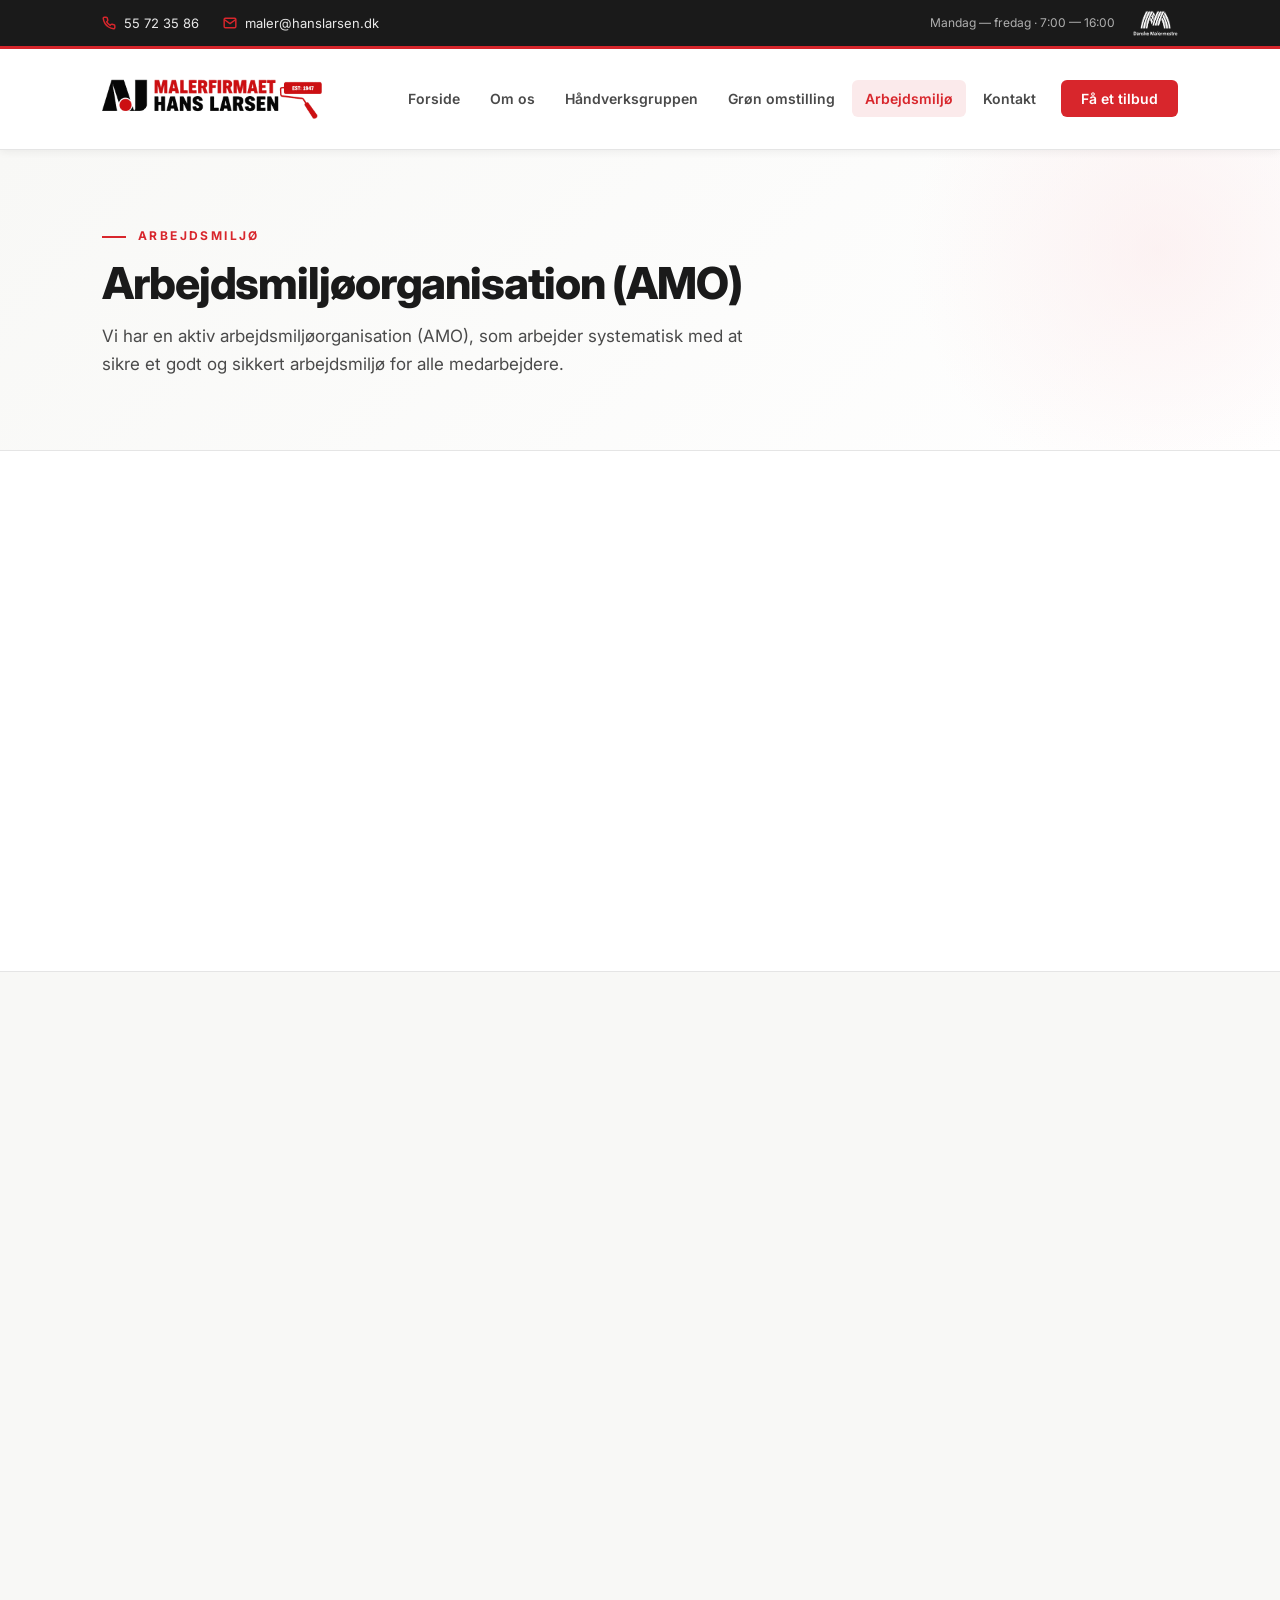
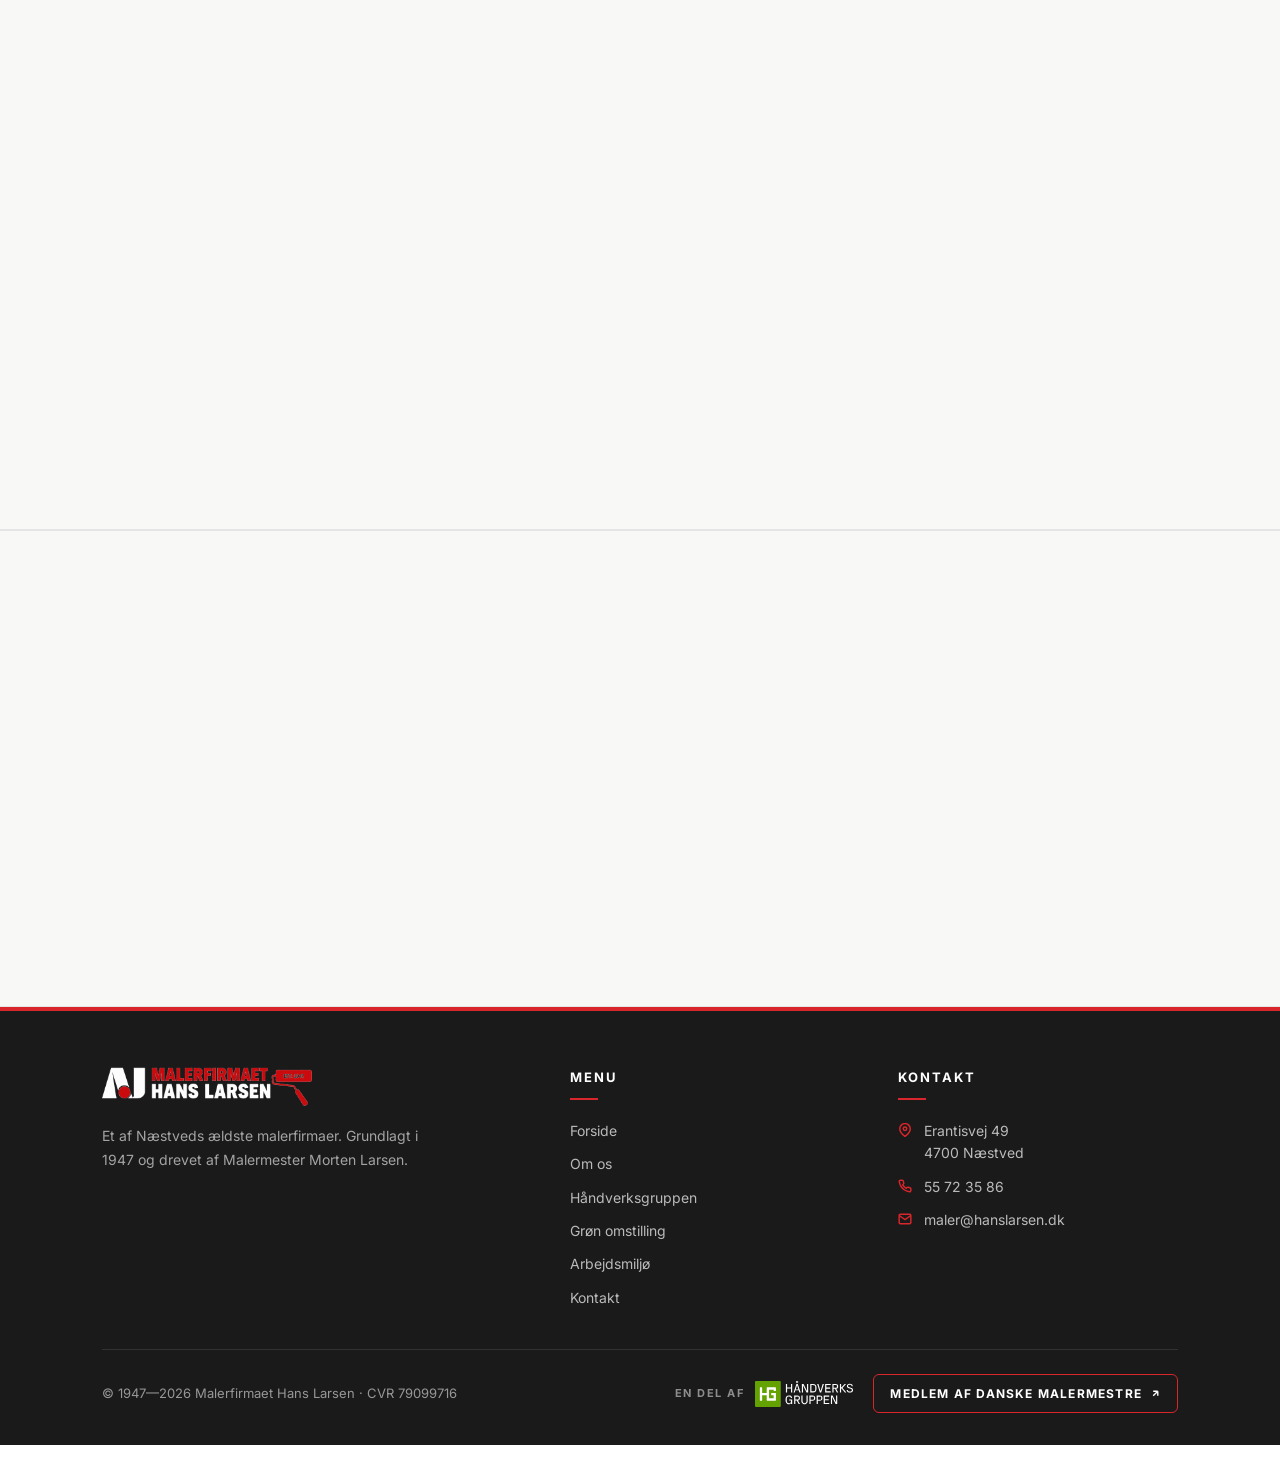
==== commit 0800220c: "Goer siden klar til at erstatte WordPress paa hanslarsen.dk Adresser WordPress serverer /om-os/ og /" ====
--- a/arbejdsmiljoe.html
+++ b/arbejdsmiljoe.html
@@ -1,265 +1,7 @@
 <!DOCTYPE html>
-<html lang="da">
-<head>
-<meta charset="UTF-8">
-<meta name="viewport" content="width=device-width, initial-scale=1.0">
-
-<!-- Primary Meta Tags -->
-<title>Arbejdsmiljø (AMO) — Malermester Hans Larsen ApS | Næstved</title>
-<meta name="title" content="Arbejdsmiljø (AMO) — Malermester Hans Larsen ApS | Næstved">
-<meta name="description" content="Vi har en aktiv arbejdsmiljøorganisation (AMO), som arbejder systematisk med at forebygge arbejdsulykker og nedslidning, sikre gode arbejdsforhold på byggepladser og skabe trivsel på tværs af organisationen.">
-<meta name="keywords" content="arbejdsmiljø malerfirma, AMO malerfirma, arbejdsmiljøorganisation næstved, APV malerfirma, sikkerhed byggeplads maler">
-<meta name="author" content="Malerfirmaet Hans Larsen">
-<meta name="robots" content="index, follow">
+<html lang="da"><head><meta charset="UTF-8">
+<title>Siden er flyttet</title>
+<meta name="robots" content="noindex">
 <link rel="canonical" href="https://www.hanslarsen.dk/arbejdsmiljoe/">
-
-<!-- Open Graph / Facebook -->
-<meta property="og:type" content="website">
-<meta property="og:url" content="https://www.hanslarsen.dk/arbejdsmiljoe/">
-<meta property="og:title" content="Arbejdsmiljøorganisation (AMO) — Malermester Hans Larsen ApS">
-<meta property="og:description" content="Et godt arbejdsmiljø er en forudsætning for høj kvalitet i det arbejde, vi leverer.">
-<meta property="og:image" content="https://www.hanslarsen.dk/images/hold.jpg">
-<meta property="og:image:width" content="1260">
-<meta property="og:image:height" content="900">
-<meta property="og:image:alt" content="Hele holdet fra Malerfirmaet Hans Larsen foran firmaets biler i Næstved">
-<meta property="og:locale" content="da_DK">
-<meta property="og:site_name" content="Malerfirmaet Hans Larsen">
-
-<!-- Twitter -->
-<meta name="twitter:card" content="summary_large_image">
-<meta name="twitter:title" content="Arbejdsmiljøorganisation (AMO) — Malermester Hans Larsen ApS">
-<meta name="twitter:description" content="Et godt arbejdsmiljø er en forudsætning for høj kvalitet i det arbejde, vi leverer.">
-<meta name="twitter:image" content="https://www.hanslarsen.dk/images/hold.jpg">
-
-<!-- Favicon -->
-<link rel="icon" type="image/png" href="hanslarsenlogo.png">
-<link rel="apple-touch-icon" href="hanslarsenlogo.png">
-
-<!-- Fonts -->
-<link rel="preconnect" href="https://fonts.googleapis.com">
-<link rel="preconnect" href="https://fonts.gstatic.com" crossorigin>
-<link href="https://fonts.googleapis.com/css2?family=Inter:wght@400;500;600;700;800&display=swap" rel="stylesheet">
-
-<meta name="theme-color" content="#D8262C">
-
-<!-- Stylesheet -->
-<link rel="stylesheet" href="styles.css">
-
-<!-- The reveal animations need JS. Without it the page must still be readable. -->
-<noscript><style>.reveal,.reveal-left,.reveal-right,.reveal-stagger > *{opacity:1 !important;transform:none !important;}</style></noscript>
-<script type="application/ld+json">
-{
-  "@context": "https://schema.org",
-  "@type": "WebPage",
-  "name": "Arbejdsmiljøorganisation (AMO) — Malermester Hans Larsen ApS",
-  "description": "Malermester Hans Larsen ApS har en aktiv arbejdsmiljøorganisation, som arbejder systematisk med at sikre et godt og sikkert arbejdsmiljø for alle medarbejdere.",
-  "url": "https://www.hanslarsen.dk/arbejdsmiljoe/",
-  "about": {
-    "@type": "LocalBusiness",
-    "name": "Malerfirmaet Hans Larsen",
-    "url": "https://www.hanslarsen.dk/"
-  }
-}
-</script>
-</head>
-<body>
-
-<a href="#main" class="skip-link">Spring til indhold</a>
-
-<!-- TOPBAR -->
-<div class="topbar">
-  <div class="container topbar-inner">
-    <div class="topbar-info">
-      <a href="tel:+4555723586" aria-label="Ring til os">
-        <svg width="14" height="14" viewBox="0 0 24 24" fill="none" stroke="currentColor" stroke-width="2.5" aria-hidden="true"><path d="M22 16.92v3a2 2 0 01-2.18 2 19.79 19.79 0 01-8.63-3.07 19.5 19.5 0 01-6-6 19.79 19.79 0 01-3.07-8.67A2 2 0 014.11 2h3a2 2 0 012 1.72 12.84 12.84 0 00.7 2.81 2 2 0 01-.45 2.11L8.09 9.91a16 16 0 006 6l1.27-1.27a2 2 0 012.11-.45 12.84 12.84 0 002.81.7A2 2 0 0122 16.92z"/></svg>
-        55 72 35 86
-      </a>
-      <a href="mailto:maler@hanslarsen.dk" aria-label="Send os en e-mail">
-        <svg width="14" height="14" viewBox="0 0 24 24" fill="none" stroke="currentColor" stroke-width="2.5" aria-hidden="true"><path d="M4 4h16c1.1 0 2 .9 2 2v12c0 1.1-.9 2-2 2H4c-1.1 0-2-.9-2-2V6c0-1.1.9-2 2-2z"/><polyline points="22,6 12,13 2,6"/></svg>
-        maler@hanslarsen.dk
-      </a>
-    </div>
-    <div class="topbar-extras">
-      <span class="topbar-meta">Mandag — fredag · 7:00 — 16:00</span>
-      <a href="https://malermestre.dk/" target="_blank" rel="noopener" class="topbar-malermestre" title="Medlem af Danske Malermestre">
-        <img src="images/malermestre.png" alt="Danske Malermestre" width="113" height="65" />
-      </a>
-    </div>
-  </div>
-</div>
-
-<!-- NAV -->
-<nav role="navigation" aria-label="Hovednavigation">
-  <div class="container nav-inner">
-    <a href="index.html" class="logo" aria-label="Forside">
-      <div class="logo-mark">
-        <img src="hanslarsenlogo.png" alt="Malerfirmaet Hans Larsen" width="660" height="122" />
-      </div>
-    </a>
-    <button class="menu-toggle" id="menuToggle" aria-label="Åbn menu" aria-expanded="false" aria-controls="navMenu">
-      <svg class="icon-open" width="24" height="24" viewBox="0 0 24 24" fill="none" stroke="currentColor" stroke-width="2.5" aria-hidden="true"><path d="M4 6h16M4 12h16M4 18h16"/></svg>
-      <svg class="icon-close" width="24" height="24" viewBox="0 0 24 24" fill="none" stroke="currentColor" stroke-width="2.5" aria-hidden="true"><path d="M6 6l12 12M6 18L18 6"/></svg>
-    </button>
-    <ul class="nav-menu" id="navMenu">
-      <li><a href="index.html">Forside</a></li>
-      <li><a href="om-os.html">Om os</a></li>
-      <li><a href="haandverksgruppen.html">Håndverksgruppen</a></li>
-      <li><a href="groen-omstilling.html">Grøn omstilling</a></li>
-      <li><a href="arbejdsmiljoe.html" class="active" aria-current="page">Arbejdsmiljø</a></li>
-      <li><a href="kontakt.html">Kontakt</a></li>
-      <li><a href="kontakt.html" class="nav-cta">Få et tilbud</a></li>
-    </ul>
-  </div>
-</nav>
-
-<main id="main">
-
-<section class="page-header">
-  <div class="container">
-    <span class="page-tag">Arbejdsmiljø</span>
-    <h1>Arbejdsmiljøorganisation (AMO)</h1>
-    <p>Vi har en aktiv arbejdsmiljøorganisation (AMO), som arbejder systematisk med at sikre et godt og sikkert arbejdsmiljø for alle medarbejdere.</p>
-  </div>
-</section>
-
-<!-- OPGAVEN -->
-<section aria-labelledby="amo-opgave-title">
-  <div class="container">
-    <div class="section-head reveal" style="margin-bottom: 24px;">
-      <span class="section-tag">Opgaven</span>
-      <h2 id="amo-opgave-title" class="section-title" style="margin-top: 8px;">Systematisk arbejde med arbejdsmiljøet</h2>
-    </div>
-    <div class="amo-intro reveal">
-      <p>Arbejdsmiljøorganisationens opgave er blandt andet at forebygge arbejdsulykker og nedslidning, sikre gode arbejdsforhold på byggepladser, følge op på APV og løbende forbedringer samt skabe trivsel og dialog på tværs af organisationen.</p>
-      <p>Vi arbejder ud fra den tilgang, at et godt arbejdsmiljø er en forudsætning for høj kvalitet i det arbejde, vi leverer.</p>
-    </div>
-    <div class="amo-values reveal">
-      <span class="lead"><svg width="16" height="16" viewBox="0 0 24 24" fill="none" stroke="currentColor" stroke-width="2" aria-hidden="true"><path d="M20 6L9 17l-5-5"/></svg>Vi står sammen om arbejdsmiljøet</span>
-      <span><svg width="16" height="16" viewBox="0 0 24 24" fill="none" stroke="currentColor" stroke-width="2" aria-hidden="true"><path d="M17 21v-2a4 4 0 00-4-4H5a4 4 0 00-4 4v2"/><circle cx="9" cy="7" r="4"/><path d="M23 21v-2a4 4 0 00-3-3.87M16 3.13a4 4 0 010 7.75"/></svg>Samarbejde</span>
-      <span><svg width="16" height="16" viewBox="0 0 24 24" fill="none" stroke="currentColor" stroke-width="2" aria-hidden="true"><path d="M12 22s8-4 8-10V5l-8-3-8 3v7c0 6 8 10 8 10z"/></svg>Sikkerhed</span>
-      <span><svg width="16" height="16" viewBox="0 0 24 24" fill="none" stroke="currentColor" stroke-width="2" aria-hidden="true"><path d="M20.8 4.6a5.5 5.5 0 00-7.8 0L12 5.7l-1-1.1a5.5 5.5 0 00-7.8 7.8l8.8 8.8 8.8-8.8a5.5 5.5 0 000-7.8z"/></svg>Trivsel</span>
-      <span><svg width="16" height="16" viewBox="0 0 24 24" fill="none" stroke="currentColor" stroke-width="2" aria-hidden="true"><path d="M21 11.5a8.4 8.4 0 01-9 8.4 8.5 8.5 0 01-3.8-.9L3 21l1.9-5.7A8.4 8.4 0 013.6 11 8.5 8.5 0 0112 3a8.4 8.4 0 019 8.5z"/></svg>Åbenhed</span>
-    </div>
-  </div>
-</section>
-
-<!-- TEAMET -->
-<section class="alt" aria-labelledby="amo-team-title">
-  <div class="container">
-    <div class="section-head reveal" style="margin-bottom: 24px;">
-      <span class="section-tag">Vores arbejdsmiljøteam</span>
-      <h2 id="amo-team-title" class="section-title" style="margin-top: 8px;">Folkene i AMO</h2>
-    </div>
-    <div class="amo-intro reveal">
-      <p>Vores arbejdsmiljøorganisation består af engagerede medarbejdere fra virksomheden, som arbejder tæt sammen om at sikre et sikkert og sundt arbejdsmiljø i hverdagen.</p>
-      <p>Teamet består af både ledelses- og medarbejderrepræsentanter, som bidrager med input fra byggepladserne og sikrer løbende forbedringer.</p>
-    </div>
-    <div class="amo-roster reveal-stagger">
-      <div class="amo-person">
-        <div class="navn">Allan Christiansson</div>
-        <div class="rolle">Konduktør</div>
-      </div>
-      <div class="amo-person">
-        <div class="navn">Rikke Mini Nielsen</div>
-        <div class="rolle">Konduktør</div>
-      </div>
-      <div class="amo-person">
-        <div class="navn">Jacob Lundgren</div>
-        <div class="rolle">AMR</div>
-      </div>
-      <div class="amo-person">
-        <div class="navn">Lars Nielsen</div>
-        <div class="rolle">AMR</div>
-      </div>
-    </div>
-    <figure class="amo-figure reveal">
-      <a href="images/amo-plakat.jpg" target="_blank" rel="noopener" aria-label="Åbn plakaten over arbejdsmiljøorganisationen i fuld størrelse">
-        <img src="images/amo-plakat.jpg" alt="Plakat over arbejdsmiljøorganisationen i Malermester Hans Larsen med Allan Christiansson, Rikke Mini Nielsen, Jacob Lundgren og Lars Nielsen" loading="lazy" width="1326" height="741">
-      </a>
-      <figcaption>Klik for at se plakaten i fuld størrelse.</figcaption>
-    </figure>
-  </div>
-</section>
-
-<!-- UNDERSIDER -->
-<section class="alt" aria-labelledby="undersider-title">
-  <div class="container">
-    <div class="section-head center reveal">
-      <span class="section-tag">Læs også</span>
-      <h2 id="undersider-title" class="section-title" style="margin-top: 8px;">Mere om, hvordan vi arbejder</h2>
-    </div>
-    <div class="undersider-grid reveal-stagger">
-      <a class="undersider-kort" href="haandverksgruppen.html">
-        <h3>Håndverksgruppen</h3>
-        <p>Vi kombinerer stærk lokal forankring med fordelene ved at være en del af noget større.</p>
-        <span class="undersider-link">Læs mere <svg width="13" height="13" viewBox="0 0 24 24" fill="none" stroke="currentColor" stroke-width="2.5" aria-hidden="true"><path d="M5 12h14M13 5l7 7-7 7"/></svg></span>
-      </a>
-      <a class="undersider-kort" href="groen-omstilling.html">
-        <h3>Grøn omstilling</h3>
-        <p>Ansvarlige materialevalg, mindre spild og erfaring fra svanemærket byggeri.</p>
-        <span class="undersider-link">Læs mere <svg width="13" height="13" viewBox="0 0 24 24" fill="none" stroke="currentColor" stroke-width="2.5" aria-hidden="true"><path d="M5 12h14M13 5l7 7-7 7"/></svg></span>
-      </a>
-    </div>
-  </div>
-</section>
-
-</main>
-
-<!-- FOOTER -->
-<footer role="contentinfo">
-  <div class="container">
-    <div class="footer-grid">
-      <div class="footer-brand">
-        <div class="footer-logo">
-          <img src="images/logo-hvid.png" alt="Malerfirmaet Hans Larsen" width="660" height="122" loading="lazy" />
-        </div>
-        <p>Et af Næstveds ældste malerfirmaer. Grundlagt i 1947 og drevet af Malermester Morten Larsen.</p>
-      </div>
-      <div class="footer-col">
-        <h2>Menu</h2>
-        <ul class="footer-list">
-          <li><a href="index.html">Forside</a></li>
-          <li><a href="om-os.html">Om os</a></li>
-          <li><a href="haandverksgruppen.html">Håndverksgruppen</a></li>
-          <li><a href="groen-omstilling.html">Grøn omstilling</a></li>
-          <li><a href="arbejdsmiljoe.html">Arbejdsmiljø</a></li>
-          <li><a href="kontakt.html">Kontakt</a></li>
-        </ul>
-      </div>
-      <div class="footer-col">
-        <h2>Kontakt</h2>
-        <ul class="footer-list">
-          <li class="icon-row">
-            <svg width="14" height="14" viewBox="0 0 24 24" fill="none" stroke="currentColor" stroke-width="2.5" aria-hidden="true"><path d="M21 10c0 7-9 13-9 13s-9-6-9-13a9 9 0 0118 0z"/><circle cx="12" cy="10" r="3"/></svg>
-            <span>Erantisvej 49<br>4700 Næstved</span>
-          </li>
-          <li class="icon-row">
-            <svg width="14" height="14" viewBox="0 0 24 24" fill="none" stroke="currentColor" stroke-width="2.5" aria-hidden="true"><path d="M22 16.92v3a2 2 0 01-2.18 2 19.79 19.79 0 01-8.63-3.07 19.5 19.5 0 01-6-6 19.79 19.79 0 01-3.07-8.67A2 2 0 014.11 2h3a2 2 0 012 1.72 12.84 12.84 0 00.7 2.81 2 2 0 01-.45 2.11L8.09 9.91a16 16 0 006 6l1.27-1.27a2 2 0 012.11-.45 12.84 12.84 0 002.81.7A2 2 0 0122 16.92z"/></svg>
-            <a href="tel:+4555723586">55 72 35 86</a>
-          </li>
-          <li class="icon-row">
-            <svg width="14" height="14" viewBox="0 0 24 24" fill="none" stroke="currentColor" stroke-width="2.5" aria-hidden="true"><path d="M4 4h16c1.1 0 2 .9 2 2v12c0 1.1-.9 2-2 2H4c-1.1 0-2-.9-2-2V6c0-1.1.9-2 2-2z"/><polyline points="22,6 12,13 2,6"/></svg>
-            <a href="mailto:maler@hanslarsen.dk">maler@hanslarsen.dk</a>
-          </li>
-        </ul>
-      </div>
-    </div>
-    <div class="footer-bottom">
-      <div class="footer-meta">© 1947—2026 Malerfirmaet Hans Larsen · CVR 79099716</div>
-      <div class="footer-badges">
-        <a href="https://www.handverksgruppen.com/da" target="_blank" rel="noopener" class="footer-hg" title="Vi er en del af Håndverksgruppen">
-          <span>En del af</span>
-          <img src="images/handverksgruppen-hvid.svg" alt="Håndverksgruppen" width="943" height="248" loading="lazy" />
-        </a>
-        <a href="https://malermestre.dk/" target="_blank" rel="noopener" class="footer-link">
-          Medlem af Danske Malermestre
-          <svg width="11" height="11" viewBox="0 0 24 24" fill="none" stroke="currentColor" stroke-width="3" aria-hidden="true"><path d="M7 17L17 7M17 7H7M17 7V17"/></svg>
-        </a>
-      </div>
-    </div>
-  </div>
-</footer>
-
-<script src="script.js"></script>
-</body>
-</html>
+<meta http-equiv="refresh" content="0; url=arbejdsmiljoe/">
+</head><body><a href="arbejdsmiljoe/">Siden er flyttet</a></body></html>
